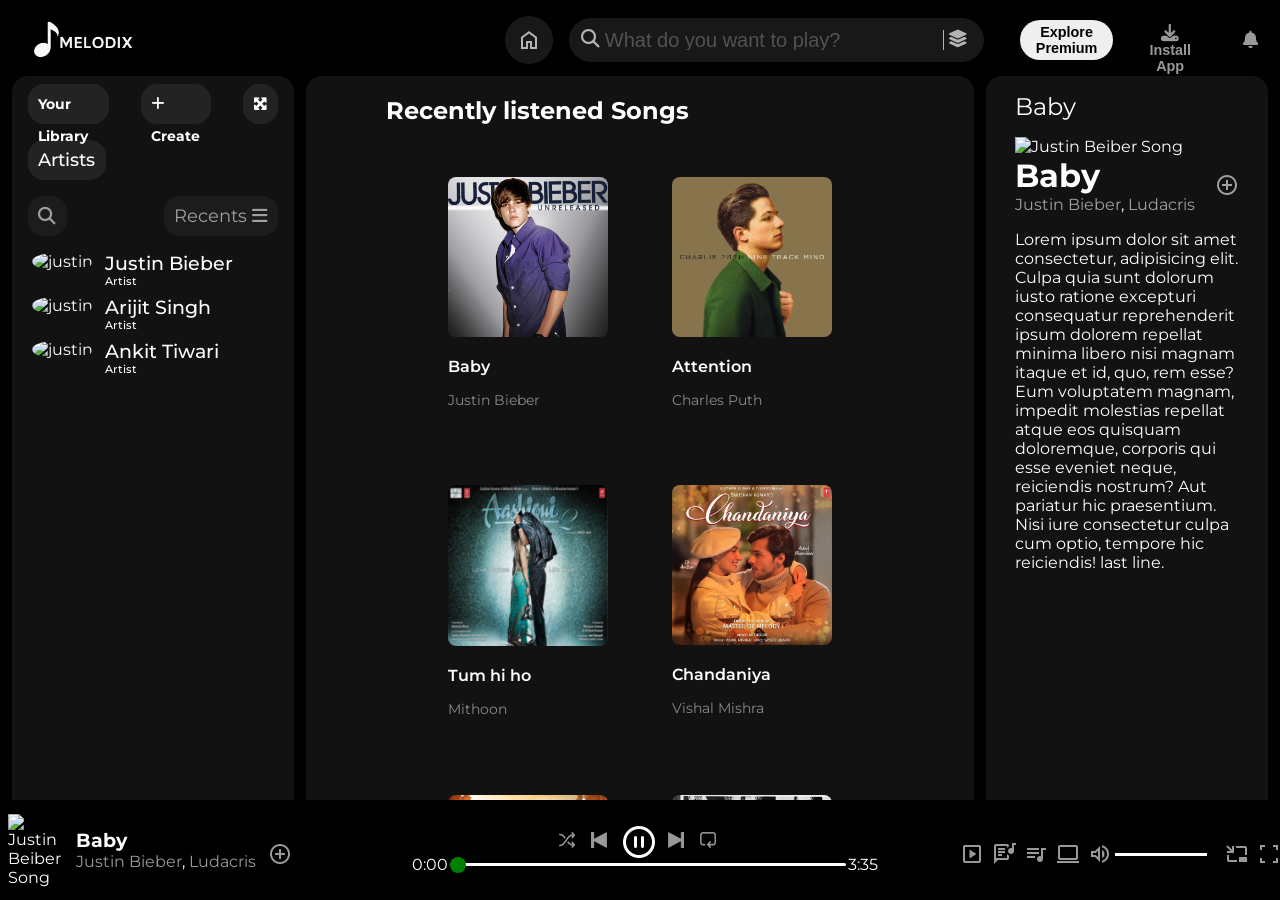
==== Projects/Melodix/index.html @ 9bc6043a "Melodix added" ====
<!DOCTYPE html>
<html lang="en">
<head>
    <meta charset="UTF-8">
    <meta name="viewport" content="width=device-width, initial-scale=1.0">
    <link rel="icon" href="asset/logoicon.png">
    <title>Melodix-Your Songs Collection</title>
    <link rel="stylesheet" href="https://cdnjs.cloudflare.com/ajax/libs/font-awesome/6.7.2/css/all.min.css" integrity="sha512-Evv84Mr4kqVGRNSgIGL/F/aIDqQb7xQ2vcrdIwxfjThSH8CSR7PBEakCr51Ck+w+/U6swU2Im1vVX0SVk9ABhg==" crossorigin="anonymous" referrerpolicy="no-referrer" />
    <link rel="stylesheet" href="https://fonts.googleapis.com/css2?family=Material+Symbols+Outlined:opsz,wght,FILL,GRAD@20..48,100..700,0..1,-50..200&icon_names=add_circle_home_slideshow_lyrics_queue_music_computer_volume_up_pip_fullscreen_playcircle" />
    <link rel="stylesheet" href="style.css">
    <link href="https://fonts.googleapis.com/css2?family=Montserrat:ital,wght@0,100..900;1,100..900&display=swap" rel="stylesheet">
</head>
<body>
    <div class="main">
        <div class="topbar">
            <div class="logo">
                <img src="asset/output-onlinepngtools.png" alt="" id="logo">
                 <!-- MELODIX -->
            </div>
            <div class="nav">
                <div class="navgopt">
                    <span class="material-symbols-outlined">
                    home
                    </span>
                </div>
                <div class="navopt">
                    <div class="navgopt">
                        <i class="fa-solid fa-magnifying-glass"></i>
                        <input type="text" placeholder="What do you want to play?" class="searchbox">
                        <i class="fa-solid fa-layer-group big"></i>
                    </div>
                </div>
                <div class="navopt sidenav">
                    <button class="badge">
                         Explore Premium 
                    </button>
                    <button class="badge darkbadge"><i class="fa-solid fa-download big"></i> Install App</button>
                    <button class="badge darkbadge big"><i class="fa-solid fa-bell"></i></button>
                    <button class="badge darkbadge big"><i class="fa-solid fa-user-group"></i></button>
                    <button class="badge darkbadge big"><i class="fa-solid fa-user"></i></button>
                    
                </div>
            </div>
        </div>
        <div class="main-content">
            <div class="sidebar">
                <div class="sidetopopt">
                   <div class="badge option">
                       Your Library
                   </div>
                   <div class="badge option grey"> <i class="fa-solid fa-plus"></i>  Create</div>
                   <div class="badge option"><i class="fa-solid fa-maximize"></i></div>
                </div>
                <div class="option darkbadge big" style="opacity: 1 ; font-weight: 500;">Artists</div>
                <div class="sidemidopt">
                    <div class="option darkbadge big"><i class="fa-solid fa-search" type="button"></i></div>
                    <div class="option darkbadge big">Recents <i class="fa-solid fa-bars"></i></div>
                </div>
                <div class="artistbars">
                    <div class="bars">
                        <div>
                           <img src="https://tse4.mm.bing.net/th/id/OIP.KXSjR_oCbuGWiwPMpztGAwHaIY?rs=1&pid=ImgDetMain&o=7&rm=3" alt="justin" class="artistimage"> 
                        </div>
                       <div class="artistdata">
                        <h3>Justin Bieber</h3>
                       <h6>Artist</h6>
                        </div> 
                    </div>
                    <div class="bars">
                        <div>
                           <img src="https://th.bing.com/th/id/OIP.1M_2_mLd3GcOJ84t4tP4VQHaHa?rs=1&pid=ImgDetMain" alt="justin" class="artistimage"> 
                        </div>
                       <div class="artistdata">
                        <h3>Arijit Singh</h3>
                       <h6>Artist</h6>
                        </div> 
                    </div>
                    <div class="bars">
                        <div>
                           <img src="https://a10.gaanacdn.com/gn_img/artists/MmqK5pEbwR/mqK5vDQ3wR/size_xl_1560146074.webp" alt="justin" class="artistimage"> 
                        </div>
                       <div class="artistdata">
                        <h3>Ankit Tiwari</h3>
                       <h6>Artist</h6>
                        </div> 
                    </div>
                </div>
            </div>
            <div class="content" style="color:white">
                <h2 >Recently listened Songs </h2>
                <div class="cards-container">
                    <div class="card">
                            <img src="asset/1.png" alt="" class="card-img">
                            <p class="card-title">
                                Baby
                            </p> 
                            <p class="card-info">
                            Justin Bieber
                            </p>
                    </div>
                    <div class="card">
                            <img src="asset/2.png" alt="" class="card-img">
                            <p class="card-title">
                                Attention
                            </p> 
                            <p class="card-info">
                            Charles Puth
                            </p>
                    </div>
                    <div class="card">
                            <img src="asset/3.png" alt="" class="card-img">
                            <p class="card-title">
                                Tum hi ho
                            </p> 
                            <p class="card-info">
                            Mithoon
                            </p>
                    </div>
                    <div class="card">
                            <img src="asset/4.jpg" alt="" class="card-img">
                            <p class="card-title">
                                Chandaniya
                            </p> 
                            <p class="card-info">
                            Vishal Mishra
                            </p>
                    </div>
                    <div class="card">
                            <img src="asset/5.jpeg" alt="" class="card-img">
                            <p class="card-title">
                                Kesariya
                            </p> 
                            <p class="card-info">
                            Vishal Mishra
                            </p>
                    </div>
                    <div class="card">
                            <img src="asset/6.jpeg" alt="" class="card-img">
                            <p class="card-title">
                                Mid-night Memories
                            </p> 
                            <p class="card-info">
                            Vishal Mishra
                            </p>
                    </div>
                    <div class="card">
                            <img src="asset/4.jpg" alt="" class="card-img">
                            <p class="card-title">
                                Chandaniya
                            </p> 
                            <p class="card-info">
                            Vishal Mishra
                            </p>
                    </div>
                    <div class="card">
                            <img src="asset/4.jpg" alt="" class="card-img">
                            <p class="card-title">
                                Chandaniya
                            </p> 
                            <p class="card-info">
                            Vishal Mishra
                            </p>
                    </div>
                </div>
                <div class="footer">
                    <div class="line">
                        <p class="copyright">
                            &copy; 2025 Spotify AB
                        </p>
                    </div>
                </div>
            </div>
            <div class="extinfo">
                <div class="extrainfocontainer">
                    <div class="songname">
                        Baby
                    </div>
                    <div class="songimage">
                        <img src="https://th.bing.com/th/id/R.bf8169a51b2ea0de6f256cc81a937dd7?rik=KaRKcd0mxFJbOQ&riu=http%3a%2f%2fp2.music.126.net%2fS3Mkc-lfXPgsuUYxqVd4yQ%3d%3d%2f710284511552973.jpg&ehk=V7JOgXwLkmhckH%2foJYl0boZAwQcXqXSS1p5LGtLyL9k%3d&risl=&pid=ImgRaw&r=0" alt="Justin Beiber Song">
                    </div>
                    <div class="songdetail">
                        <div class="songdetailbox">
                            <h1>Baby</h1>
                            <span><a href="#">Justin Bieber</a></span>,
                            <span><a href="#">Ludacris</a></span>
                        </div>
                        <div class="songshare">
                            <span class="hidden material-symbols-outlined">
                                ios_share
                            </span>
                            <span class="material-symbols-outlined">
                                add_circle
                            </span>
                        </div>    
                    </div>
                    <div class="singerdetails">
                        Lorem ipsum dolor sit amet consectetur, adipisicing elit. Culpa quia sunt dolorum iusto ratione excepturi consequatur reprehenderit ipsum dolorem repellat minima libero nisi magnam itaque et id, quo, rem esse?
                        Eum voluptatem magnam, impedit molestias repellat atque eos quisquam doloremque, corporis qui esse eveniet neque, reiciendis nostrum? Aut pariatur hic praesentium. Nisi iure consectetur culpa cum optio, tempore hic reiciendis!
                        last line.
                    </div>
                </div>
            </div>
        </div>
        <div class="musicbar">
            <div class="currplay">
                <img src="https://th.bing.com/th/id/R.bf8169a51b2ea0de6f256cc81a937dd7?rik=KaRKcd0mxFJbOQ&riu=http%3a%2f%2fp2.music.126.net%2fS3Mkc-lfXPgsuUYxqVd4yQ%3d%3d%2f710284511552973.jpg&ehk=V7JOgXwLkmhckH%2foJYl0boZAwQcXqXSS1p5LGtLyL9k%3d&risl=&pid=ImgRaw&r=0" class="currSongImg" alt="Justin Beiber Song" alt="current Song" >
                <div class="currbox">
                    <h3 class="currSongName">Baby</h3>
                    <span><a href="#">Justin Bieber</a></span>,
                    <span><a href="#">Ludacris</a></span>
                </div>
                <div class="curricon">
                    <span class="material-symbols-outlined">
                        add_circle
                    </span>
                </div>
            </div>
            <div class="musiccontrols">
                <div class="controls">
                    <img src="asset/player_icon1.png" alt="" class="controls-icon">
                    <img src="asset/player_icon2.png" alt="" class="controls-icon prvBtn">
                    <i class="far fa-2x fa-pause-circle masterPlay controls-icon" style="opacity: 1; width:1.8rem; height: 1.8rem; color:white"></i>
                    <img src="asset/player_icon4.png" alt="" class="controls-icon nxtBtn">
                    <img src="asset/player_icon5.png" alt="" class="controls-icon">
                </div>
                <div class="playbar">   
                    <span id="songStart">0:00</span>
                    <input type="range" min="0" max="100" value="0" class="progress-bar">
                    <span id="songEnd">3:35</span>
                </div>    
            </div>
            <div class="extracontrols">
                <div class="controls">
                    <span class="material-symbols-outlined controls-icon">
                        slideshow
                    </span>
                    <span class="material-symbols-outlined controls-icon">
                        lyrics
                    </span>
                    <span class="material-symbols-outlined controls-icon">
                        queue_music
                    </span>
                    <span class="material-symbols-outlined controls-icon">
                        computer
                    </span>
                    <div class="volume">
                        <span class="material-symbols-outlined controls-icon">
                            volume_up
                        </span>
                        <input type="range" name="volume" min="0" max="100" value="40" class="volumebar">
                    </div>
                    <span class="material-symbols-outlined controls-icon">
                            pip
                    </span>
                    <span class="material-symbols-outlined controls-icon">
                       fullscreen
                    </span>
                </div>
            </div>
        </div>
    </div>
    <script src="script.js"></script>
</body>
</html>
---- Projects/Melodix/style.css ----
body{
    overflow: hidden;
    padding:0;
    margin:0;
    font-family: montserrat;
}
.main{
    display: flex;
    height: 100vh;
    flex-direction: column;
}
.main-content{
    background-color: black;
    flex:1;
    display: flex;
    flex-direction: row;
    overflow: hidden;
}
.sidebar{
    width: 22%;
    height: 100%;
    background-color:#121212;
    margin:0.75rem;
    border-radius: 1rem;
    /* display: flex; */
}
.content{
    flex:1;
    background-color:#121212;
    margin:0.75rem 0rem;
    border-radius: 1rem;
    overflow-y: auto;
    align-items: center;
    justify-content: center;
    /* height: 100vh; */
    
}
.content h2{
    margin-left:5rem;
}
.extinfo{
    right:0;
    width:22%;
    height: 100vh;
    background-color:#121212;
    border-radius: 1rem;
    margin:0.75rem;
    color:white;
    overflow:auto;
}
.topbar{
    background-color: black;
    width:100%;
    height: 4rem;
    display: flex;
    align-items: center;
}
.musicbar{
    background-color:black;
    bottom: 0;
    position: fixed;
    height: 6.25rem;
    width: 100%;
    display:flex;
    align-items: center;
    justify-content: space-between;
}
.logo{
    margin-top:0.50rem;
    margin-left:0.80rem;
    color:white;
    /* line-height: 3rem; */
    font-size: 1.75rem;
}
#logo{
    margin-top: 1rem;
    width:140px;
}
.nav{
    display: flex;
    flex:1;
    color:white;
    margin-left:22rem;
    margin-top: 1rem;
}
.navopt{
    display: flex;
    margin-left:1rem;
    /* font-size: 1.15rem; */
    align-items: center;
}
.navgopt{
    background-color: #232323;
    line-height: 2rem;
    border-radius: 1.75rem;
    padding: 0.75rem;
    font-size: 1.15rem;
    display: flex;
    opacity: 0.7;
}
.navgopt:hover{
    opacity: 1;
    cursor: pointer;
}
.sidenav{
    margin-left:2rem;
}
.searchbox{
    margin-left:0.25rem;
    width:21rem;
    height: 1.15rem;
    font-size:1.25rem;
    background-color:transparent;
    color:white;
    outline: none;
    border: none;
    border-right: 1px solid white;
}
.badge{
    height:2.5rem;
    font-weight: 700;
    border-radius: 1.25rem;
    font-size: 0.9rem;
    padding:0.25rem 1rem;
    width:fit-content;
    border: none;
    margin:0 0.25rem;
    
}
.badge:hover{
    cursor: pointer;
    transform: scale(1.08);
}
.darkbadge{
    background-color:black;
    color:white;
    margin:0 1rem;
    opacity: 0.60;  
}
.darkbadge:hover{
    opacity: 1;
    cursor: pointer;
}
.big{
    font-size: 1.10rem;
    padding:0 0.25rem;
}
.sidetopopt{
    display: flex;
    color:white;
    font-weight: 700;
}
.option{
    height: 2rem;
    background-color:#232323;
    margin:0.5rem 1rem;
    border-radius: 1rem;
    line-height: 2rem;
    padding:0.25rem 0.65rem;
    width: fit-content;
}
.option:hover{
    background-color: #343434;
}
.sidemidopt{
    display: flex;
    justify-content: space-between;
}
.artistbars{
    color:white;
    margin:0.25rem 0.5rem;
}
.bars{
    display: flex;
    gap:0rem;
    display: flex;
    padding:0.25rem 0.75rem;
    border-radius: 1rem;
    margin:0 0rem;
    width:90%;
}
.artistdata{
    margin:0 0.75rem;
    display: flex;
    flex-direction: column;
    justify-content: center;
}
.artistbars h3,h6{
    margin: 0;
    font-weight: 500;
}
.artistimage{
    width: 3.5rem;
    height: 3.5rem;
    border-radius: 50%;
}
.bars:hover{
    background-color: #343434;
}
.songname{
    font-size: 1.5rem;
    margin:1rem 0;
}
.songimage img{ 
    width:19rem;
}
.songdetail{
    display: flex;
    align-items: center;
}
.songdetail h1,h3{
    margin: 0;
}
.songdetail h3{
    margin:0;
}
h1:hover,h3:hover{
    text-decoration: underline;
    cursor: pointer;
}
.songdetailbox{
    width:90%;
}
.extrainfocontainer{
    margin:1rem 1.8rem;
}
.singerdetails{
    padding-bottom: 10rem;
}
.songshare{
    display: flex;
    color:white;
    text-align: end;
    width: fit-content;
}
.songshare span{
    padding:0 0 0 0.5rem;
    opacity: 0.6;
}
.songshare span:hover{
    opacity: 1;
    cursor: pointer;
}
.singerdetails{
    margin-top: 1rem;
}
.hidden{
    display:none;
}
.extinfo:hover .hidden{
display: block;
}
.musiccontrols{
    width:50%;
}
.currplay{
    display: flex;
    align-items: center;
    width:25%;
    padding:0.5rem;
    color:white;
}
.extracontrols{
    width:25%;
    color:white;
    display: flex;
    justify-content: space-evenly;
}
.controls{
    display: flex;
    justify-content: center;
    align-items: center;
}
.playbar{
    color:white;
    margin:0 2rem; 
    display: flex;
    display: flex;
    justify-content: center;
}
.currplay img{
    width:3.5rem;
}
.currbox{
    margin: 0 0.75rem;
    padding: 0;
}
.currbox h3:hover,.currbox span:hover{
cursor: pointer;
}
.currbox span a, .songdetailbox span a{
    opacity: 0.6;
    text-decoration: none;
    color:white;
}
.currbox span:hover,.currbox span a:hover,.songdetailbox span a:hover{
    opacity: 1;
    text-decoration: underline;
    cursor: pointer;
}
.controls-icon,.curricon {
    opacity: 0.6;
    margin-right:1rem ;
    height:1rem;
}
.masterPlay{
    position: relative;
    margin-right:1rem;
}
.controls-icon:hover,.curricon:hover{
    opacity: 1;
    cursor: pointer;
}
.controls .controls-icon{
    width: 1rem;
}
.progress-bar{
    width:70%;
    appearance: none;
    background-color: transparent;
    cursor: pointer;
}
.progress-bar::-webkit-slider-runnable-track{
    height:0.2rem;
    background-color:white;
    border-radius: 1rem;
    box-shadow: white;
}
.progress-bar::-webkit-slider-thumb{
    height: 1rem;
    width:1rem;
    border-radius: 50%;
    bottom:0.35rem;
    appearance: none;
    position: relative;
    background-color:green;
}
.volume{
    display: flex;
    align-items: end;
    margin-right: 1rem;
}
.volume .controls-icon{
    margin-right: 0.70rem;
}
.volumebar{
    appearance: none;
    margin-left: 0;
    width:5.75rem;
    border-radius: 50%;
    outline: none;
}
.volumebar::-webkit-slider-runnable-track{
    background-color: rgb(255, 255, 255);
    height: 0.2rem;
}
.volumebar::-webkit-slider-thumb{
    background-color:green;
    height: 0.9rem;
    width:0.9rem;
    border-radius: 50%;
    appearance: none;
    bottom:5px;
    position: relative;
    display: none;
}
.volume:hover{
    .volumebar::-webkit-slider-thumb{
        display: block;
        cursor: pointer;
    }
    .controls-icon{
        opacity: 1;
    }
}

/* song card */
.card{
    width:10rem;
    border-radius: 0.5rem;
    padding:1rem; 
    margin:1rem;
}
.card:hover{
    background-color: #232323;
    cursor:pointer;

}
.cards-container{
    display:flex;
    flex-wrap: wrap;
    justify-content: center;
}
.card-img{
    width:100%;
    border-radius: 0.5rem;
}
.card-title{
    font-weight: 600;
}
.card-info{
    font-size: 0.85rem;
    opacity: 0.5;
}

/* footer */

.footer{
    height: 300px;
    align-items: center;
    justify-content: center ;
    display: flex;
}
.line{
    width:90%;
    height: 50%;
    border-top: 1px solid rgba(255, 255, 255, 0.4);
}
.line .copyright{
    margin-top:2.5rem;
    opacity:1;
}

@media screen and (max-width: 768px) {
    body {
        overflow-x: hidden;
    }

    .main-content {
        flex-direction: column;
        padding: 0;
        margin: 0;
        height: auto;
    }

    .sidebar, .extinfo, .topbar {
        display: none !important;
    }

    .content {
        flex: 1;
        width: 100%;
        margin: 0;
        padding: 1rem;
        overflow-y: auto;
        background-color: #121212;
    }

    .cards-container {
        display: grid;
        grid-template-columns: repeat(auto-fill, minmax(140px, 1fr));
        gap: 1rem;
        justify-content: center;
        padding: 1rem;
    }

    .card {
        width: 100%;
        max-width: 100%;
        padding: 0.5rem;
        margin: 0;
    }

    .card img {
        width: 100%;
    }

    .musicbar {
        display: flex;
        flex-direction: column;
        height: auto;
        padding: 0.75rem 1rem;
        gap: 0.5rem;
        position: fixed;
        bottom: 0;
        z-index: 999;
    }

    .currplay, .musiccontrols, .extracontrols {
        width: 100%;
        justify-content: center;
        flex-wrap: wrap;
        gap: 0.5rem;
    }

    .currplay img {
        width: 60px;
        height: 60px;
    }

    .progress-bar, .volumebar {
        width: 100%;
        max-width: 100%;
    }
}
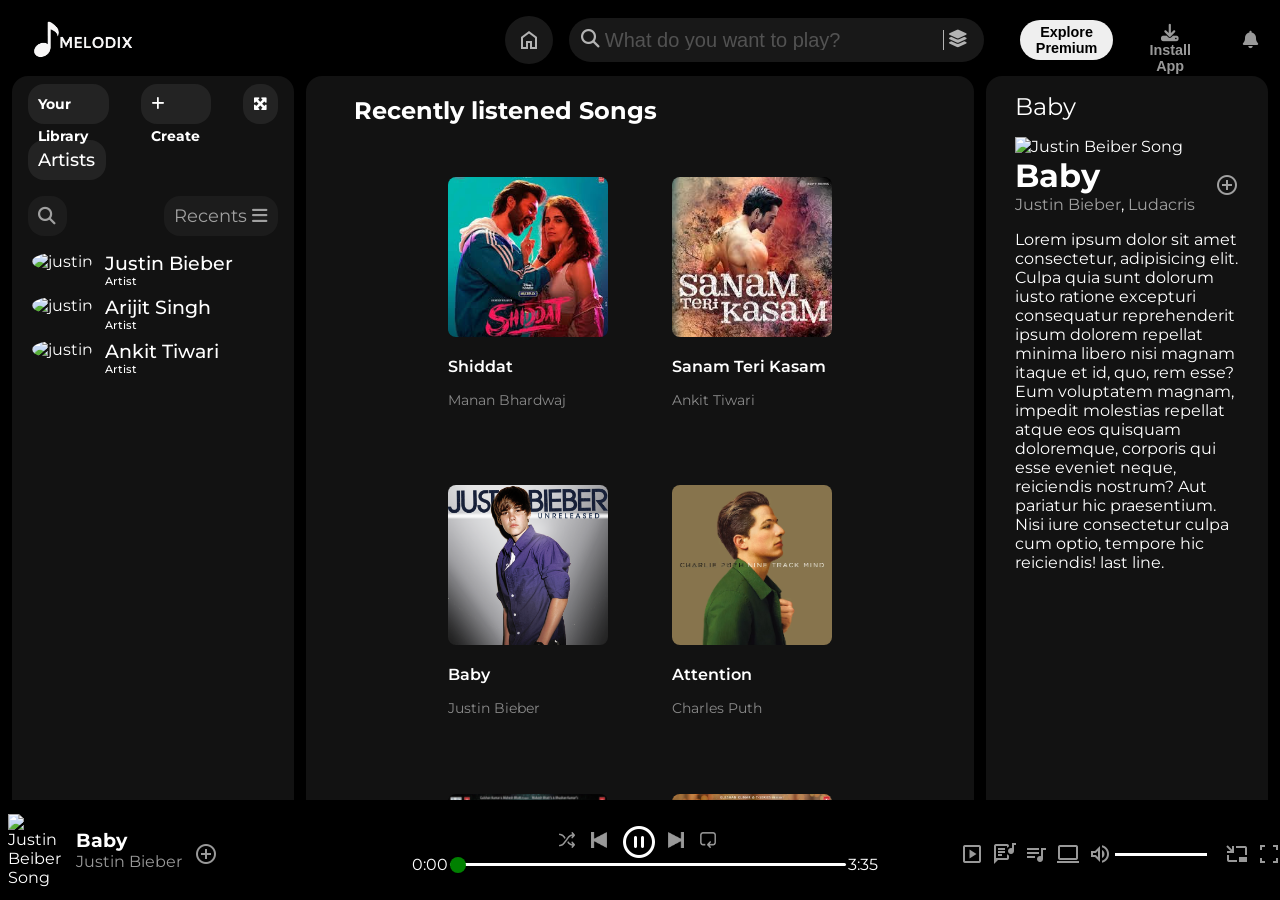
==== commit 042f9ee6: "songs added" ====
--- a/Projects/Melodix/index.html
+++ b/Projects/Melodix/index.html
@@ -90,6 +90,24 @@
                 <h2 >Recently listened Songs </h2>
                 <div class="cards-container">
                     <div class="card">
+                            <img src="asset/7.jpeg" alt="" class="card-img">
+                            <p class="card-title">
+                                Shiddat
+                            </p> 
+                            <p class="card-info">
+                            Manan Bhardwaj
+                            </p>
+                    </div>
+                    <div class="card">
+                            <img src="asset/8.jpeg" alt="" class="card-img">
+                            <p class="card-title">
+                            Sanam Teri Kasam
+                            </p> 
+                            <p class="card-info">
+                            Ankit Tiwari
+                            </p>
+                    </div>
+                    <div class="card">
                             <img src="asset/1.png" alt="" class="card-img">
                             <p class="card-title">
                                 Baby
@@ -131,36 +149,20 @@
                                 Kesariya
                             </p> 
                             <p class="card-info">
-                            Vishal Mishra
+                            Arijit Singh
                             </p>
                     </div>
                     <div class="card">
                             <img src="asset/6.jpeg" alt="" class="card-img">
                             <p class="card-title">
-                                Mid-night Memories
-                            </p> 
-                            <p class="card-info">
-                            Vishal Mishra
-                            </p>
-                    </div>
-                    <div class="card">
-                            <img src="asset/4.jpg" alt="" class="card-img">
-                            <p class="card-title">
-                                Chandaniya
-                            </p> 
-                            <p class="card-info">
-                            Vishal Mishra
-                            </p>
-                    </div>
-                    <div class="card">
-                            <img src="asset/4.jpg" alt="" class="card-img">
-                            <p class="card-title">
-                                Chandaniya
-                            </p> 
-                            <p class="card-info">
-                            Vishal Mishra
-                            </p>
-                    </div>
+                                Night Changes
+                            </p> 
+                            <p class="card-info">
+                            One Direction
+                            </p>
+                    </div>
+                    
+                    
                 </div>
                 <div class="footer">
                     <div class="line">
@@ -206,8 +208,8 @@
                 <img src="https://th.bing.com/th/id/R.bf8169a51b2ea0de6f256cc81a937dd7?rik=KaRKcd0mxFJbOQ&riu=http%3a%2f%2fp2.music.126.net%2fS3Mkc-lfXPgsuUYxqVd4yQ%3d%3d%2f710284511552973.jpg&ehk=V7JOgXwLkmhckH%2foJYl0boZAwQcXqXSS1p5LGtLyL9k%3d&risl=&pid=ImgRaw&r=0" class="currSongImg" alt="Justin Beiber Song" alt="current Song" >
                 <div class="currbox">
                     <h3 class="currSongName">Baby</h3>
-                    <span><a href="#">Justin Bieber</a></span>,
-                    <span><a href="#">Ludacris</a></span>
+                    <span><a href="#" id="singerName">Justin Bieber</a></span>
+                    <!-- <span><a href="#">Ludacris</a></span> -->
                 </div>
                 <div class="curricon">
                     <span class="material-symbols-outlined">
--- a/Projects/Melodix/style.css
+++ b/Projects/Melodix/style.css
@@ -1,5 +1,5 @@
 body{
-    overflow: hidden;
+    overflow-x: hidden;
     padding:0;
     margin:0;
     font-family: montserrat;
@@ -36,7 +36,7 @@
     
 }
 .content h2{
-    margin-left:5rem;
+    margin-left:3rem;
 }
 .extinfo{
     right:0;
@@ -267,6 +267,7 @@
     justify-content: space-evenly;
 }
 .controls{
+    color:white;
     display: flex;
     justify-content: center;
     align-items: center;
@@ -423,17 +424,29 @@
 
 @media screen and (max-width: 768px) {
     body {
-        overflow-x: hidden;
+        overflow: hidden;
+        margin:0;
     }
 
     .main-content {
         flex-direction: column;
-        padding: 0;
+        padding: 0rem;
         margin: 0;
         height: auto;
-    }
-
-    .sidebar, .extinfo, .topbar {
+        overflow: hidden;
+        gap:0.75rem;
+    }
+
+    .sidebar,
+    .extinfo {
+    margin: 0; /* Remove margin */
+    }
+
+    .content {
+    margin: 0;
+    }
+
+    .sidebar, .extinfo{
         display: none !important;
     }
 
@@ -441,55 +454,67 @@
         flex: 1;
         width: 100%;
         margin: 0;
-        padding: 1rem;
+        /* padding: 1rem; */
         overflow-y: auto;
         background-color: #121212;
     }
 
     .cards-container {
-        display: grid;
-        grid-template-columns: repeat(auto-fill, minmax(140px, 1fr));
-        gap: 1rem;
+        display: flex;
         justify-content: center;
         padding: 1rem;
     }
 
     .card {
-        width: 100%;
+        width: 10rem;
         max-width: 100%;
         padding: 0.5rem;
-        margin: 0;
+        margin: 0.1rem;
+        display: flex;
+        flex-direction: column;
+        justify-content: center;
     }
 
     .card img {
-        width: 100%;
+        width: 90%;
     }
 
     .musicbar {
         display: flex;
         flex-direction: column;
         height: auto;
-        padding: 0.75rem 1rem;
+        /* padding: 0.75rem 1rem; */
         gap: 0.5rem;
         position: fixed;
         bottom: 0;
         z-index: 999;
     }
 
-    .currplay, .musiccontrols, .extracontrols {
+    .currplay, .musiccontrols{
         width: 100%;
         justify-content: center;
         flex-wrap: wrap;
         gap: 0.5rem;
+        /* padding:1rem; */
     }
 
     .currplay img {
-        width: 60px;
-        height: 60px;
+        width: 45px;
+        height: 45px;
     }
 
     .progress-bar, .volumebar {
         width: 100%;
         max-width: 100%;
-    }
-}
+        /* padding-top: 0.5rem; */
+    }
+    .extracontrols{
+        display: none;
+    }
+    body{
+        background-color: #121212;
+    }
+    .nav{
+        display: none;
+    }
+}
